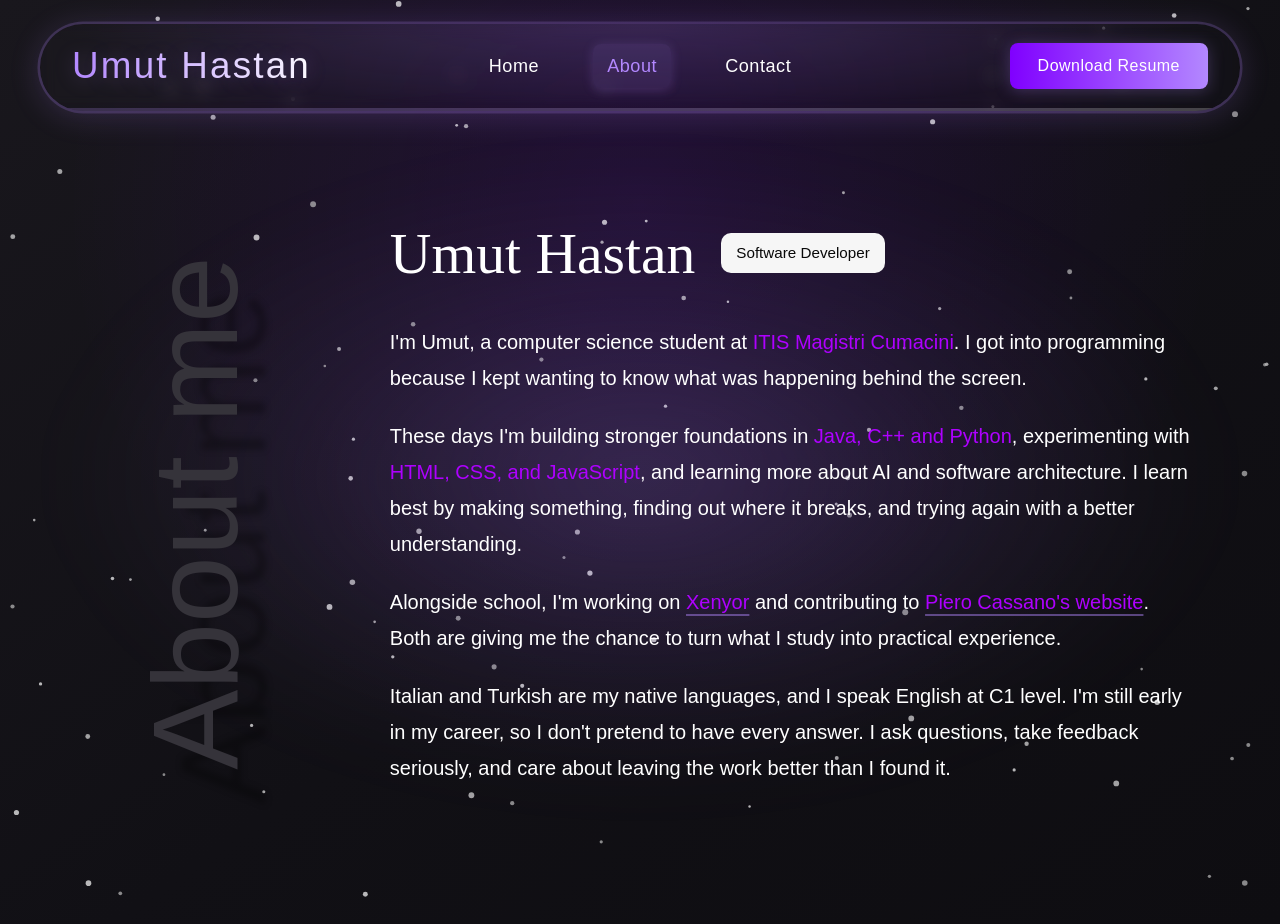
==== about.html @ be5220bb "General Makeover" ====
<!doctype html>
<html lang="en">
<head>
  <meta charset="utf-8">
  <meta name="viewport" content="width=device-width, initial-scale=1">
  <meta name="description" content="Learn more about Umut Hastan, a computer science student working with Xenyor and contributing to Piero Cassano's website.">
  <meta name="theme-color" content="#10001f">
  <meta name="referrer" content="strict-origin-when-cross-origin">
  <meta http-equiv="Content-Security-Policy" content="default-src 'self'; script-src 'self' https://www.googletagmanager.com; style-src 'self' https://fonts.googleapis.com; font-src https://fonts.gstatic.com; img-src 'self' data: https://www.google-analytics.com https://codia-f2c.s3.us-west-1.amazonaws.com; connect-src 'self' https://www.google-analytics.com https://*.google-analytics.com https://www.googletagmanager.com; object-src 'none'; frame-src 'none'; base-uri 'self'; form-action 'none'">

  <meta property="og:title" content="About — Umut Hastan">
  <meta property="og:description" content="The background, interests, and current work behind the code.">
  <meta property="og:type" content="profile">
  <meta property="og:url" content="https://umuthastan.com/about.html">
  <meta property="og:image" content="https://umuthastan.com/hero.png">

  <link rel="canonical" href="https://umuthastan.com/about.html">
  <link rel="preconnect" href="https://fonts.googleapis.com">
  <link rel="preconnect" href="https://fonts.gstatic.com" crossorigin>
  <link rel="stylesheet" href="https://fonts.googleapis.com/css2?family=Inter:wght@400;500;600&amp;family=Koh+Santepheap&amp;family=Konkhmer+Sleokchher&amp;display=swap">
  <link rel="stylesheet" href="styles/site.css">

  <script src="scripts/analytics.js"></script>
  <script async src="https://www.googletagmanager.com/gtag/js?id=G-W1MTSK2RSK"></script>
  <script src="scripts/site.js" defer></script>

  <title>About — Umut Hastan</title>
</head>
<body data-page="about">
  <a class="skip-link" href="#main-content">Skip to content</a>

  <div class="visual-layer" aria-hidden="true">
    <canvas class="particles" data-particles></canvas>
    <div class="ambient-glow"></div>
    <div class="cursor-glow" data-cursor-glow></div>
  </div>
  <div class="custom-cursor" data-cursor aria-hidden="true"></div>

  <header class="site-header">
    <nav class="navbar" aria-label="Primary navigation">
      <a class="brand" href="index.html" aria-label="Umut Hastan, home">Umut Hastan</a>

      <button class="nav-toggle" type="button" aria-expanded="false" aria-controls="nav-panel" aria-label="Open navigation" data-nav-toggle>
        <span></span>
        <span></span>
      </button>

      <div class="nav-panel" id="nav-panel" data-nav-panel>
        <ul class="nav-menu">
          <li><a class="nav-link" href="index.html">Home</a></li>
          <li><a class="nav-link is-current" href="#about" aria-current="page">About</a></li>
          <li><a class="nav-link" href="mailto:umuthastan30@gmail.com">Contact</a></li>
        </ul>
        <a class="resume-button" href="resume.pdf" download>Download Resume</a>
      </div>
    </nav>
    <div class="header-line" aria-hidden="true"></div>
  </header>

  <main id="main-content">
    <section class="about" id="about" aria-labelledby="about-title">
      <aside class="about-heading">
        <h1 id="about-title">About me</h1>
      </aside>

      <article class="about-content">
        <header class="about-intro">
          <h2>Umut Hastan</h2>
          <span>Software Developer</span>
        </header>

        <div class="about-copy">
          <p>I'm Umut, a computer science student at <strong>ITIS Magistri Cumacini</strong>. I got into programming because I kept wanting to know what was happening behind the screen.</p>

          <p>These days I'm building stronger foundations in <strong>Java, C++ and Python</strong>, experimenting with <strong>HTML, CSS, and JavaScript</strong>, and learning more about AI and software architecture. I learn best by making something, finding out where it breaks, and trying again with a better understanding.</p>

          <p>Alongside school, I'm working on <a href="https://xenyor.com" target="_blank" rel="noopener noreferrer">Xenyor</a> and contributing to <a href="https://pierocassano.com" target="_blank" rel="noopener noreferrer">Piero Cassano's website</a>. Both are giving me the chance to turn what I study into practical experience.</p>

          <p>Italian and Turkish are my native languages, and I speak English at C1 level. I'm still early in my career, so I don't pretend to have every answer. I ask questions, take feedback seriously, and care about leaving the work better than I found it.</p>
        </div>
      </article>
    </section>
  </main>
</body>
</html>
---- styles/site.css ----
:root {
  --page-bg: #111015;
  --purple-950: #180030;
  --purple-800: #5e00b2;
  --purple-700: #8000ff;
  --purple-500: #ae00ff;
  --purple-300: #b388ff;
  --purple-200: #d9c8ff;
  --white: #ffffff;
  --muted: #c5c1cc;
  --line: rgba(179, 136, 255, 0.24);
  --content-width: 1200px;
  --font-body: Inter, -apple-system, BlinkMacSystemFont, "Segoe UI", sans-serif;
  --font-display: "Konkhmer Sleokchher", var(--font-body);
  --font-serif: "Koh Santepheap", Georgia, serif;
}

*,
*::before,
*::after {
  box-sizing: border-box;
}

html {
  min-width: 280px;
  scroll-behavior: smooth;
}

body {
  min-width: 280px;
  min-height: 100vh;
  margin: 0;
  overflow-x: hidden;
  background:
    radial-gradient(circle at 50% 22%, rgba(128, 0, 255, 0.13), transparent 36rem),
    linear-gradient(145deg, #19171d 0%, var(--page-bg) 55%, #0e0d11 100%);
  color: var(--white);
  font-family: var(--font-body);
  line-height: 1.6;
  -webkit-font-smoothing: antialiased;
  text-rendering: optimizeLegibility;
}

a {
  color: inherit;
  text-decoration: none;
}

button {
  color: inherit;
  font: inherit;
}

img {
  display: block;
  max-width: 100%;
}

ul {
  margin: 0;
  padding: 0;
  list-style: none;
}

h1,
h2,
p {
  margin-top: 0;
}

::selection {
  background: var(--purple-700);
  color: var(--white);
}

:focus-visible {
  outline: 3px solid var(--purple-200);
  outline-offset: 4px;
}

.skip-link {
  position: fixed;
  z-index: 2000;
  top: 12px;
  left: 12px;
  padding: 9px 15px;
  border-radius: 9px;
  background: var(--white);
  color: var(--purple-950);
  font-weight: 600;
  transform: translateY(-160%);
  transition: transform 160ms ease;
}

.skip-link:focus {
  transform: translateY(0);
}

/* Decorative background */
.visual-layer {
  position: fixed;
  z-index: 0;
  inset: 0;
  overflow: hidden;
  pointer-events: none;
}

.particles {
  position: absolute;
  inset: 0;
  width: 100%;
  height: 100%;
}

.ambient-glow {
  position: absolute;
  top: max(130px, 18vh);
  left: 50%;
  width: min(1160px, 115vw);
  height: min(640px, 70vh);
  border-radius: 50%;
  background: radial-gradient(ellipse, rgba(179, 136, 255, 0.2), rgba(179, 136, 255, 0.06) 43%, transparent 72%);
  filter: blur(34px);
  transform: translateX(-50%);
}

body[data-page="home"] .ambient-glow {
  background: radial-gradient(ellipse, rgba(179, 136, 255, 0.12), rgba(179, 136, 255, 0.035) 43%, transparent 72%);
  filter: blur(48px);
}

.cursor-glow {
  position: fixed;
  top: 0;
  left: 0;
  display: none;
  width: 440px;
  height: 440px;
  border-radius: 50%;
  background: radial-gradient(circle, rgba(179, 136, 255, 0.1), rgba(179, 136, 255, 0.025) 48%, transparent 70%);
  opacity: 0;
  transform: translate(-50%, -50%);
  transition: opacity 180ms ease;
  will-change: left, top;
}

body[data-page="home"] .cursor-glow {
  background: radial-gradient(circle, rgba(179, 136, 255, 0.065), rgba(179, 136, 255, 0.015) 48%, transparent 70%);
}

.custom-cursor {
  position: fixed;
  z-index: 1000;
  top: 0;
  left: 0;
  display: none;
  width: 36px;
  height: 36px;
  border: 2px solid var(--purple-300);
  border-radius: 50%;
  background: rgba(179, 136, 255, 0.12);
  box-shadow: 0 0 16px 4px rgba(179, 136, 255, 0.27);
  opacity: 0;
  pointer-events: none;
  transform: translate(-50%, -50%);
  transition: width 140ms ease, height 140ms ease, background-color 140ms ease, opacity 140ms ease;
  will-change: left, top;
}

.custom-cursor.is-visible,
.cursor-glow.is-visible {
  opacity: 1;
}

.custom-cursor.is-active {
  width: 44px;
  height: 44px;
  background: rgba(179, 136, 255, 0.26);
}

/* Navigation */
.site-header,
main {
  position: relative;
  z-index: 2;
}

.site-header {
  width: min(calc(100% - 48px), var(--content-width));
  margin: 24px auto 0;
  overflow: hidden;
  border-radius: 999px;
  background: transparent;
  box-shadow: 0 4px 32px rgba(179, 136, 255, 0.2), 0 0 0 2.5px rgba(179, 136, 255, 0.2);
  backdrop-filter: blur(8px) brightness(1.08);
}

.site-header::before {
  position: absolute;
  z-index: 0;
  inset: 0;
  background: radial-gradient(ellipse at 50% 0%, rgba(179, 136, 255, 0.16), transparent 70%);
  content: "";
  pointer-events: none;
}

.navbar {
  position: relative;
  z-index: 2;
  display: grid;
  min-height: 84px;
  padding: 0 32px;
  grid-template-columns: minmax(180px, 1fr) auto minmax(180px, 1fr);
  align-items: center;
  gap: 24px;
}

.brand {
  justify-self: start;
  border-radius: 8px;
  background: linear-gradient(90deg, var(--purple-300), var(--white));
  background-clip: text;
  color: transparent;
  font-family: var(--font-display);
  font-size: 2.3rem;
  letter-spacing: 0.06em;
  line-height: 1.2;
  text-shadow: 0 2px 20px rgba(179, 136, 255, 0.28);
}

.nav-panel {
  display: contents;
}

.nav-menu {
  display: flex;
  grid-column: 2;
  align-items: center;
  justify-content: center;
  gap: 2.5rem;
}

.nav-link {
  display: flex;
  min-height: 44px;
  align-items: center;
  padding: 0 14px;
  border-radius: 8px;
  font-size: 1.13rem;
  letter-spacing: 0.03em;
  transition: color 180ms ease, background-color 180ms ease, box-shadow 180ms ease;
}

.nav-link:hover,
.nav-link.is-current {
  background: rgba(179, 136, 255, 0.1);
  color: var(--purple-300);
  box-shadow: 0 2px 12px rgba(179, 136, 255, 0.2);
}

.resume-button {
  display: flex;
  min-height: 46px;
  align-items: center;
  justify-content: center;
  justify-self: end;
  padding: 0 28px;
  grid-column: 3;
  border-radius: 8px;
  background: linear-gradient(90deg, var(--purple-700), var(--purple-300));
  box-shadow: 0 2px 16px rgba(179, 136, 255, 0.27);
  font-family: var(--font-display);
  font-size: 1rem;
  letter-spacing: 0.03em;
  white-space: nowrap;
  transition: box-shadow 180ms ease, transform 180ms ease;
}

.resume-button:hover {
  box-shadow: 0 5px 28px rgba(179, 136, 255, 0.42);
  transform: translateY(-2px);
}

.header-line {
  position: relative;
  z-index: 2;
  width: 100%;
  height: 2.5px;
  border-radius: 2px;
  background: linear-gradient(90deg, var(--purple-300), var(--white));
  box-shadow: 0 0 16px rgba(179, 136, 255, 0.2);
  opacity: 0.22;
}

.nav-toggle {
  display: none;
  width: 46px;
  height: 46px;
  padding: 0;
  border: 1px solid rgba(179, 136, 255, 0.36);
  border-radius: 13px;
  background: rgba(179, 136, 255, 0.1);
  cursor: pointer;
}

.nav-toggle span {
  display: block;
  width: 19px;
  height: 2px;
  margin: 5px auto;
  border-radius: 3px;
  background: var(--white);
  transition: transform 180ms ease;
}

.nav-toggle[aria-expanded="true"] span:first-child {
  transform: translateY(3.5px) rotate(45deg);
}

.nav-toggle[aria-expanded="true"] span:last-child {
  transform: translateY(-3.5px) rotate(-45deg);
}

/* Home */
.hero {
  width: min(calc(100% - 40px), var(--content-width));
  min-height: calc(100svh - 110px);
  margin: 0 auto;
  padding: clamp(52px, 8vh, 86px) 0 58px;
}

.hero-content {
  display: grid;
  min-height: clamp(470px, 62vh, 600px);
  grid-template-columns: minmax(270px, 0.8fr) minmax(460px, 1.2fr);
  align-items: center;
}

.hero-copy {
  position: relative;
  z-index: 3;
  padding-left: clamp(16px, 4vw, 60px);
}

.hero-title {
  margin-bottom: 0;
  font-family: var(--font-display);
  font-size: clamp(4rem, 8vw, 6rem);
  font-weight: 400;
  line-height: 1.08;
}

.hero-title span,
.hero-title strong {
  display: block;
}

.hero-title strong {
  position: relative;
  width: max-content;
  color: var(--purple-500);
  font-weight: 400;
  text-shadow: 0 10px 24px rgba(128, 0, 255, 0.24);
}

.hero-title strong::after {
  position: absolute;
  z-index: -1;
  right: 0;
  bottom: 8px;
  left: 0;
  height: 20px;
  background: radial-gradient(ellipse, rgba(128, 0, 255, 0.28), transparent 72%);
  content: "";
  filter: blur(7px);
}

.hero-portrait {
  position: relative;
  display: flex;
  height: 100%;
  align-items: center;
  justify-content: flex-end;
}

.hero-portrait::before {
  position: absolute;
  top: 45%;
  left: 54%;
  width: min(580px, 80%);
  aspect-ratio: 1;
  border-radius: 50%;
  background: radial-gradient(circle, rgba(128, 0, 255, 0.14), transparent 67%);
  content: "";
  filter: blur(28px);
  transform: translate(-50%, -50%);
}

.hero-portrait img {
  position: relative;
  z-index: 1;
  width: min(100%, 720px);
  max-height: 600px;
  object-fit: contain;
  object-position: right center;
  animation: portrait-float 3.2s ease-in-out infinite;
}

.hero-footer {
  display: flex;
  align-items: center;
  gap: 28px;
}

.about-button {
  position: relative;
  display: grid;
  width: 95px;
  height: 95px;
  flex: 0 0 auto;
  place-items: center;
  border: 0;
  border-radius: 50%;
  background: url("https://codia-f2c.s3.us-west-1.amazonaws.com/image/2025-06-08/6grj5sa0N1.png") no-repeat center / cover;
  transition: transform 300ms ease;
}

.about-button:hover {
  transform: scale(1.05);
}

.play-icon {
  width: 0;
  height: 42px;
  background: url("https://codia-f2c.s3.us-west-1.amazonaws.com/image/2025-06-08/sdZgYAqCT4.png") no-repeat center / cover;
}

.hero-line {
  height: 2px;
  flex: 1;
  background: linear-gradient(90deg, var(--white), rgba(255, 255, 255, 0.05));
}

.social-links {
  display: flex;
  align-items: center;
  gap: 16px;
}

.social-links a {
  display: grid;
  width: 66px;
  height: 66px;
  place-items: center;
  border-radius: 50%;
  transition: background-color 180ms ease, transform 180ms ease;
}

.social-links a:hover {
  background: rgba(179, 136, 255, 0.1);
  transform: translateY(-3px);
}

.social-links img {
  width: 88%;
  height: 88%;
  filter: invert(1);
}

/* About */
.about {
  display: grid;
  width: min(calc(100% - 40px), var(--content-width));
  min-height: calc(100svh - 110px);
  margin: 0 auto;
  padding: clamp(80px, 12vh, 130px) 0;
  grid-template-columns: 210px minmax(0, 800px);
  justify-content: center;
  gap: clamp(44px, 7vw, 100px);
}

.about-heading {
  display: flex;
  min-height: 430px;
  align-items: center;
  justify-content: center;
}

.about-heading h1 {
  margin: 0;
  color: #35333a;
  font-family: var(--font-display);
  font-size: clamp(5.5rem, 10vw, 7.5rem);
  font-weight: 400;
  line-height: 1;
  text-shadow: -35px 28px 6px rgba(0, 0, 0, 0.28);
  transform: rotate(-90deg);
  white-space: nowrap;
}

.about-content {
  min-width: 0;
}

.about-intro {
  display: flex;
  align-items: center;
  gap: 26px;
  margin-bottom: 36px;
}

.about-intro h2 {
  margin-bottom: 0;
  font-family: var(--font-serif);
  font-size: clamp(2.7rem, 6vw, 3.6rem);
  font-weight: 400;
  line-height: 1.2;
}

.about-intro > span {
  padding: 8px 15px;
  flex: 0 0 auto;
  border-radius: 10px;
  background: #f6f6f6;
  color: #090909;
  font-family: var(--font-display);
  font-size: 0.95rem;
}

.about-copy {
  font-family: var(--font-display);
  font-size: clamp(1.05rem, 1.8vw, 1.25rem);
  line-height: 1.8;
}

.about-copy p {
  margin-bottom: 22px;
}

.about-copy strong,
.about-copy a {
  color: var(--purple-500);
  font-weight: 400;
}

.about-copy a {
  text-decoration: underline;
  text-decoration-color: rgba(179, 136, 255, 0.46);
  text-underline-offset: 5px;
}

.about-copy a:hover {
  color: var(--purple-200);
  text-decoration-color: currentColor;
}

@keyframes portrait-float {
  0%, 100% {
    transform: translateY(0);
  }

  50% {
    transform: translateY(8px);
  }
}

/* Tablet */
@media (max-width: 1020px) {
  .site-header {
    width: calc(100% - 28px);
    border-radius: 26px;
  }

  .navbar {
    min-height: 72px;
    padding: 0 18px;
    grid-template-columns: 1fr auto;
    gap: 0;
  }

  .nav-toggle {
    display: block;
    grid-column: 2;
  }

  .nav-panel {
    position: relative;
    display: none;
    width: 100%;
    padding: 10px 0 16px;
    grid-column: 1 / -1;
  }

  .nav-panel.is-open {
    display: grid;
  }

  .nav-menu {
    display: grid;
    grid-column: auto;
    gap: 4px;
  }

  .nav-link {
    min-height: 46px;
  }

  .resume-button {
    width: 100%;
    margin-top: 8px;
    grid-column: auto;
    justify-self: stretch;
  }

  .hero {
    padding-top: 72px;
  }

  .hero-content {
    grid-template-columns: minmax(250px, 0.72fr) minmax(370px, 1.28fr);
  }

  .about {
    grid-template-columns: 1fr;
  }

  .about-heading {
    min-height: 0;
  }

  .about-heading h1 {
    font-size: clamp(3.4rem, 11vw, 5.5rem);
    text-align: center;
    text-shadow: -14px 14px 6px rgba(0, 0, 0, 0.28);
    transform: none;
  }
}

/* Phone */
@media (max-width: 680px) {
  .site-header {
    margin-top: 14px;
  }

  .brand {
    font-size: clamp(1.35rem, 7vw, 1.75rem);
  }

  .hero {
    width: calc(100% - 32px);
    padding: 70px 0 48px;
  }

  .hero-content {
    min-height: 0;
    grid-template-columns: 1fr;
    text-align: center;
  }

  .hero-copy {
    padding-left: 0;
  }

  .hero-title {
    font-size: clamp(3.2rem, 16vw, 4.75rem);
  }

  .hero-title strong {
    margin: 0 auto;
  }

  .hero-portrait {
    min-height: 330px;
    justify-content: center;
  }

  .hero-portrait img {
    width: min(100%, 480px);
    max-height: 430px;
    object-position: center;
  }

  .hero-footer {
    gap: 14px;
  }

  .about-button {
    width: 70px;
    height: 70px;
  }

  .social-links {
    gap: 5px;
  }

  .social-links a {
    width: 50px;
    height: 50px;
  }

  .about {
    width: calc(100% - 32px);
    padding: 72px 0;
    gap: 48px;
  }

  .about-intro {
    align-items: flex-start;
    flex-direction: column;
    gap: 14px;
  }

  .about-intro h2 {
    font-size: clamp(2.25rem, 12vw, 3rem);
  }

  .about-copy {
    font-size: 1rem;
    line-height: 1.75;
  }
}

@media (hover: hover) and (pointer: fine) {
  body,
  a,
  button {
    cursor: none;
  }

  .custom-cursor,
  .cursor-glow {
    display: block;
  }
}

@media (prefers-reduced-motion: reduce) {
  html {
    scroll-behavior: auto;
  }

  *,
  *::before,
  *::after {
    animation-duration: 0.01ms !important;
    animation-iteration-count: 1 !important;
    transition-duration: 0.01ms !important;
  }

  .custom-cursor,
  .cursor-glow {
    display: none !important;
  }
}
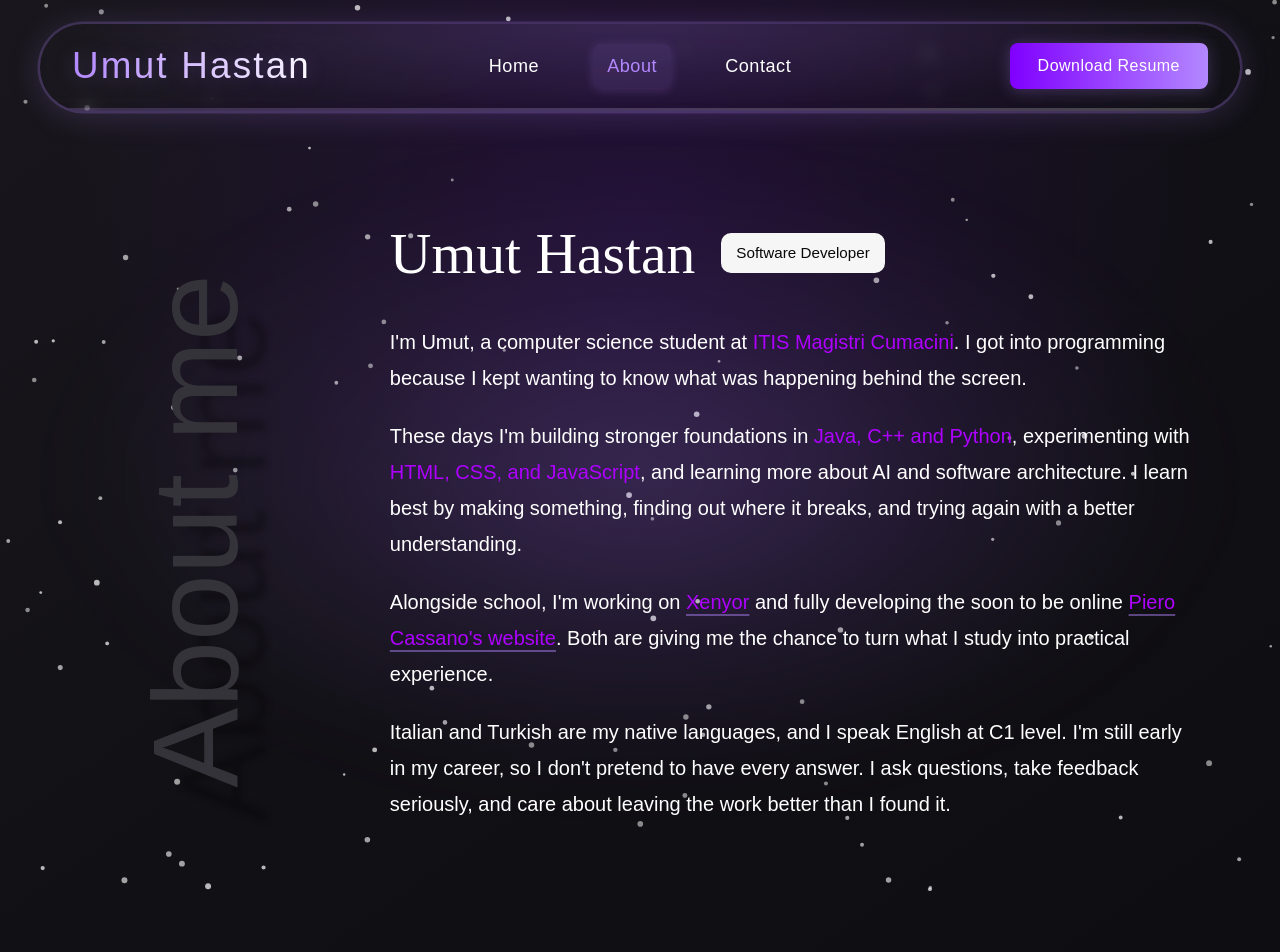
==== commit 72de948e: "Small change in bio" ====
--- a/about.html
+++ b/about.html
@@ -74,7 +74,7 @@
 
           <p>These days I'm building stronger foundations in <strong>Java, C++ and Python</strong>, experimenting with <strong>HTML, CSS, and JavaScript</strong>, and learning more about AI and software architecture. I learn best by making something, finding out where it breaks, and trying again with a better understanding.</p>
 
-          <p>Alongside school, I'm working on <a href="https://xenyor.com" target="_blank" rel="noopener noreferrer">Xenyor</a> and contributing to <a href="https://pierocassano.com" target="_blank" rel="noopener noreferrer">Piero Cassano's website</a>. Both are giving me the chance to turn what I study into practical experience.</p>
+          <p>Alongside school, I'm working on <a href="https://xenyor.com" target="_blank" rel="noopener noreferrer">Xenyor</a> and fully developing the soon to be online <a href="https://pierocassano.com" target="_blank" rel="noopener noreferrer">Piero Cassano's website</a>. Both are giving me the chance to turn what I study into practical experience.</p>
 
           <p>Italian and Turkish are my native languages, and I speak English at C1 level. I'm still early in my career, so I don't pretend to have every answer. I ask questions, take feedback seriously, and care about leaving the work better than I found it.</p>
         </div>
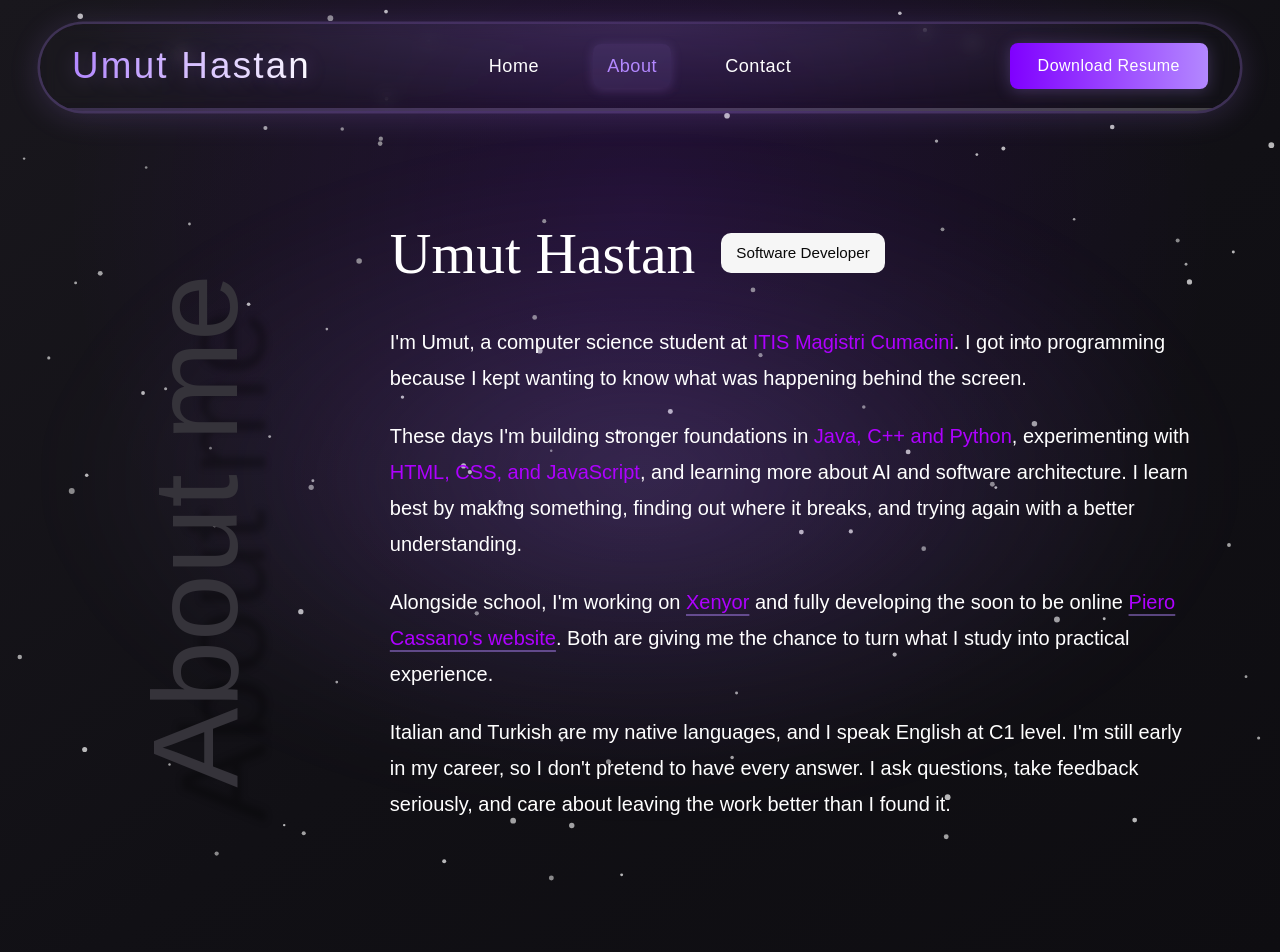
==== commit b0554763: "Restyling burger" ====
--- a/about.html
+++ b/about.html
@@ -41,8 +41,9 @@
       <a class="brand" href="index.html" aria-label="Umut Hastan, home">Umut Hastan</a>
 
       <button class="nav-toggle" type="button" aria-expanded="false" aria-controls="nav-panel" aria-label="Open navigation" data-nav-toggle>
-        <span></span>
-        <span></span>
+        <span aria-hidden="true"></span>
+        <span aria-hidden="true"></span>
+        <span aria-hidden="true"></span>
       </button>
 
       <div class="nav-panel" id="nav-panel" data-nav-panel>
--- a/styles/site.css
+++ b/styles/site.css
@@ -293,32 +293,62 @@
 }
 
 .nav-toggle {
+  position: relative;
   display: none;
-  width: 46px;
-  height: 46px;
+  width: 48px;
+  height: 48px;
   padding: 0;
   border: 1px solid rgba(179, 136, 255, 0.36);
-  border-radius: 13px;
-  background: rgba(179, 136, 255, 0.1);
+  border-radius: 15px;
+  appearance: none;
+  background: rgba(179, 136, 255, 0.08);
+  box-shadow: inset 0 1px 0 rgba(255, 255, 255, 0.08);
   cursor: pointer;
+  touch-action: manipulation;
+  transition: border-color 180ms ease, background-color 180ms ease, box-shadow 180ms ease, transform 180ms ease;
 }
 
 .nav-toggle span {
+  position: absolute;
+  top: 50%;
+  left: 50%;
   display: block;
-  width: 19px;
+  width: 21px;
   height: 2px;
-  margin: 5px auto;
+  margin: 0;
   border-radius: 3px;
   background: var(--white);
-  transition: transform 180ms ease;
+  box-shadow: 0 0 8px rgba(217, 200, 255, 0.2);
+  transform: translate(-50%, -50%);
+  transform-origin: center;
+  transition: width 180ms ease, opacity 140ms ease, transform 220ms cubic-bezier(0.22, 1, 0.36, 1);
+}
+
+.nav-toggle span:first-child {
+  transform: translate(-50%, calc(-50% - 7px));
+}
+
+.nav-toggle span:last-child {
+  transform: translate(-50%, calc(-50% + 7px));
+}
+
+.nav-toggle[aria-expanded="true"] {
+  border-color: rgba(217, 200, 255, 0.7);
+  background: rgba(179, 136, 255, 0.2);
+  box-shadow: 0 0 0 4px rgba(179, 136, 255, 0.08), inset 0 1px 0 rgba(255, 255, 255, 0.12);
 }
 
 .nav-toggle[aria-expanded="true"] span:first-child {
-  transform: translateY(3.5px) rotate(45deg);
+  transform: translate(-50%, -50%) rotate(45deg);
+}
+
+.nav-toggle[aria-expanded="true"] span:nth-child(2) {
+  width: 0;
+  opacity: 0;
 }
 
 .nav-toggle[aria-expanded="true"] span:last-child {
-  transform: translateY(-3.5px) rotate(-45deg);
+  transform: translate(-50%, -50%) rotate(-45deg);
 }
 
 /* Home */
@@ -567,7 +597,9 @@
 /* Tablet */
 @media (max-width: 1020px) {
   .site-header {
+    z-index: 20;
     width: calc(100% - 28px);
+    overflow: visible;
     border-radius: 26px;
   }
 
@@ -579,37 +611,95 @@
   }
 
   .nav-toggle {
-    display: block;
+    display: grid;
     grid-column: 2;
+    place-items: center;
+  }
+
+  .nav-toggle:active {
+    transform: scale(0.94);
   }
 
   .nav-panel {
-    position: relative;
-    display: none;
-    width: 100%;
-    padding: 10px 0 16px;
-    grid-column: 1 / -1;
+    position: absolute;
+    top: calc(100% + 12px);
+    right: 0;
+    left: auto;
+    display: grid;
+    visibility: hidden;
+    width: min(100%, 380px);
+    padding: 10px;
+    border: 1px solid rgba(179, 136, 255, 0.28);
+    border-radius: 20px;
+    background: rgba(22, 16, 29, 0.94);
+    box-shadow: 0 18px 48px rgba(0, 0, 0, 0.38), 0 0 28px rgba(128, 0, 255, 0.14);
+    opacity: 0;
+    pointer-events: none;
+    transform: translateY(-8px) scale(0.98);
+    transform-origin: top center;
+    backdrop-filter: blur(20px) saturate(1.2);
+    transition: opacity 180ms ease, transform 220ms cubic-bezier(0.22, 1, 0.36, 1), visibility 0s linear 220ms;
   }
 
   .nav-panel.is-open {
-    display: grid;
+    visibility: visible;
+    opacity: 1;
+    pointer-events: auto;
+    transform: translateY(0) scale(1);
+    transition-delay: 0s;
   }
 
   .nav-menu {
     display: grid;
     grid-column: auto;
-    gap: 4px;
+    gap: 3px;
   }
 
   .nav-link {
-    min-height: 46px;
+    min-height: 50px;
+    padding: 0 16px;
+    border: 1px solid transparent;
+    border-radius: 12px;
+    font-size: 1.05rem;
+  }
+
+  .nav-link:hover,
+  .nav-link.is-current {
+    border-color: rgba(179, 136, 255, 0.14);
+  }
+
+  .nav-panel .nav-link,
+  .nav-panel .resume-button {
+    opacity: 0;
+    transform: translateY(-5px);
+    transition: opacity 140ms ease, transform 180ms ease, color 180ms ease, background-color 180ms ease, border-color 180ms ease, box-shadow 180ms ease;
+  }
+
+  .nav-panel.is-open .nav-link,
+  .nav-panel.is-open .resume-button {
+    opacity: 1;
+    transform: translateY(0);
+  }
+
+  .nav-panel.is-open li:nth-child(2) .nav-link {
+    transition-delay: 35ms;
+  }
+
+  .nav-panel.is-open li:nth-child(3) .nav-link {
+    transition-delay: 70ms;
   }
 
   .resume-button {
     width: 100%;
-    margin-top: 8px;
+    min-height: 50px;
+    margin-top: 7px;
     grid-column: auto;
     justify-self: stretch;
+    border-radius: 12px;
+  }
+
+  .nav-panel.is-open .resume-button {
+    transition-delay: 105ms;
   }
 
   .hero {
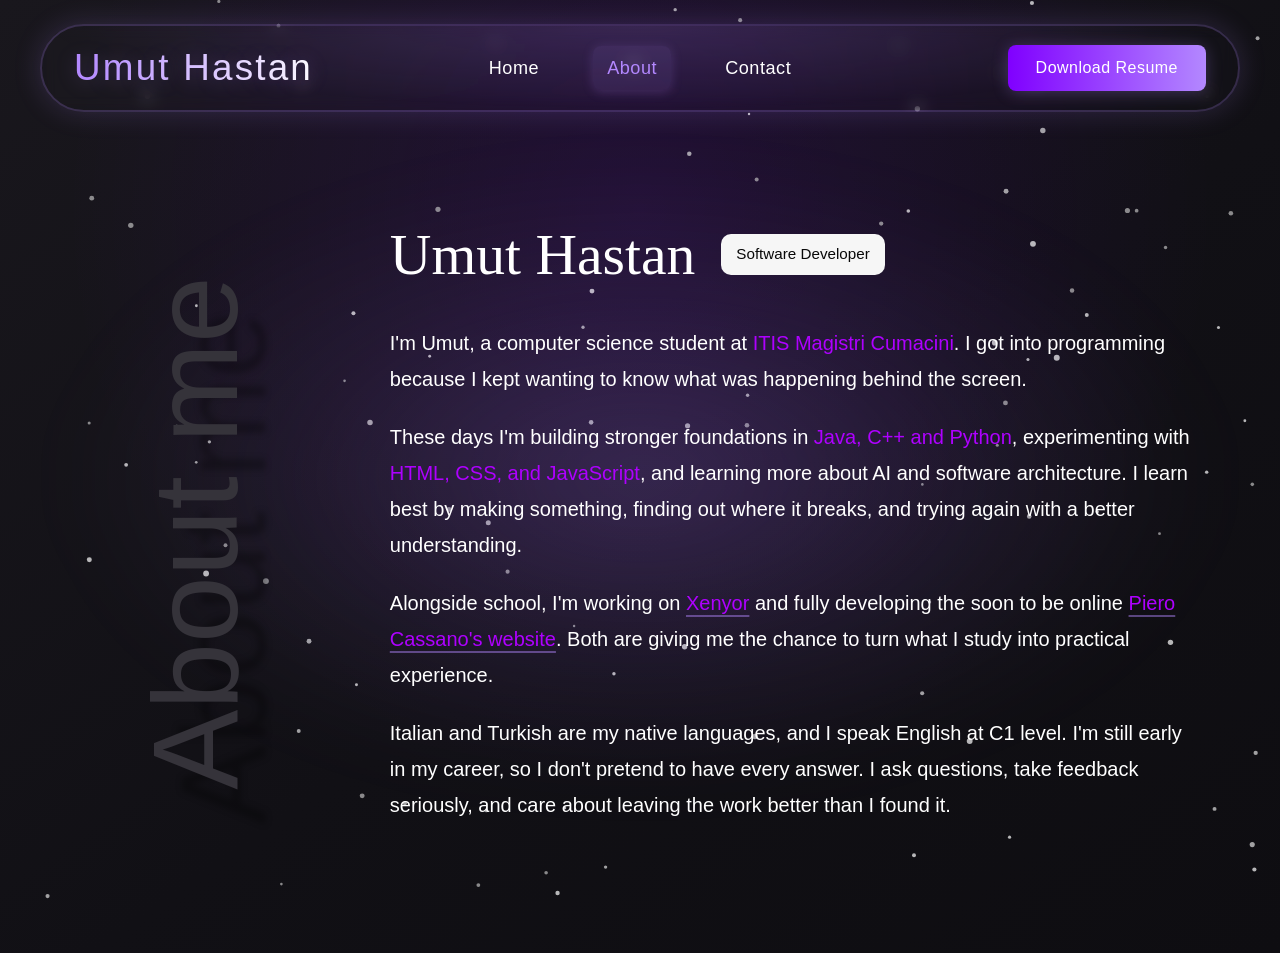
==== commit 4ad35288: "Fixed visual bug" ====
--- a/about.html
+++ b/about.html
@@ -55,7 +55,6 @@
         <a class="resume-button" href="resume.pdf" download>Download Resume</a>
       </div>
     </nav>
-    <div class="header-line" aria-hidden="true"></div>
   </header>
 
   <main id="main-content">
--- a/styles/site.css
+++ b/styles/site.css
@@ -189,9 +189,10 @@
   width: min(calc(100% - 48px), var(--content-width));
   margin: 24px auto 0;
   overflow: hidden;
+  border: 2px solid rgba(179, 136, 255, 0.22);
   border-radius: 999px;
   background: transparent;
-  box-shadow: 0 4px 32px rgba(179, 136, 255, 0.2), 0 0 0 2.5px rgba(179, 136, 255, 0.2);
+  box-shadow: 0 0 28px rgba(179, 136, 255, 0.18);
   backdrop-filter: blur(8px) brightness(1.08);
 }
 
@@ -199,6 +200,7 @@
   position: absolute;
   z-index: 0;
   inset: 0;
+  border-radius: inherit;
   background: radial-gradient(ellipse at 50% 0%, rgba(179, 136, 255, 0.16), transparent 70%);
   content: "";
   pointer-events: none;
@@ -279,17 +281,6 @@
 .resume-button:hover {
   box-shadow: 0 5px 28px rgba(179, 136, 255, 0.42);
   transform: translateY(-2px);
-}
-
-.header-line {
-  position: relative;
-  z-index: 2;
-  width: 100%;
-  height: 2.5px;
-  border-radius: 2px;
-  background: linear-gradient(90deg, var(--purple-300), var(--white));
-  box-shadow: 0 0 16px rgba(179, 136, 255, 0.2);
-  opacity: 0.22;
 }
 
 .nav-toggle {
